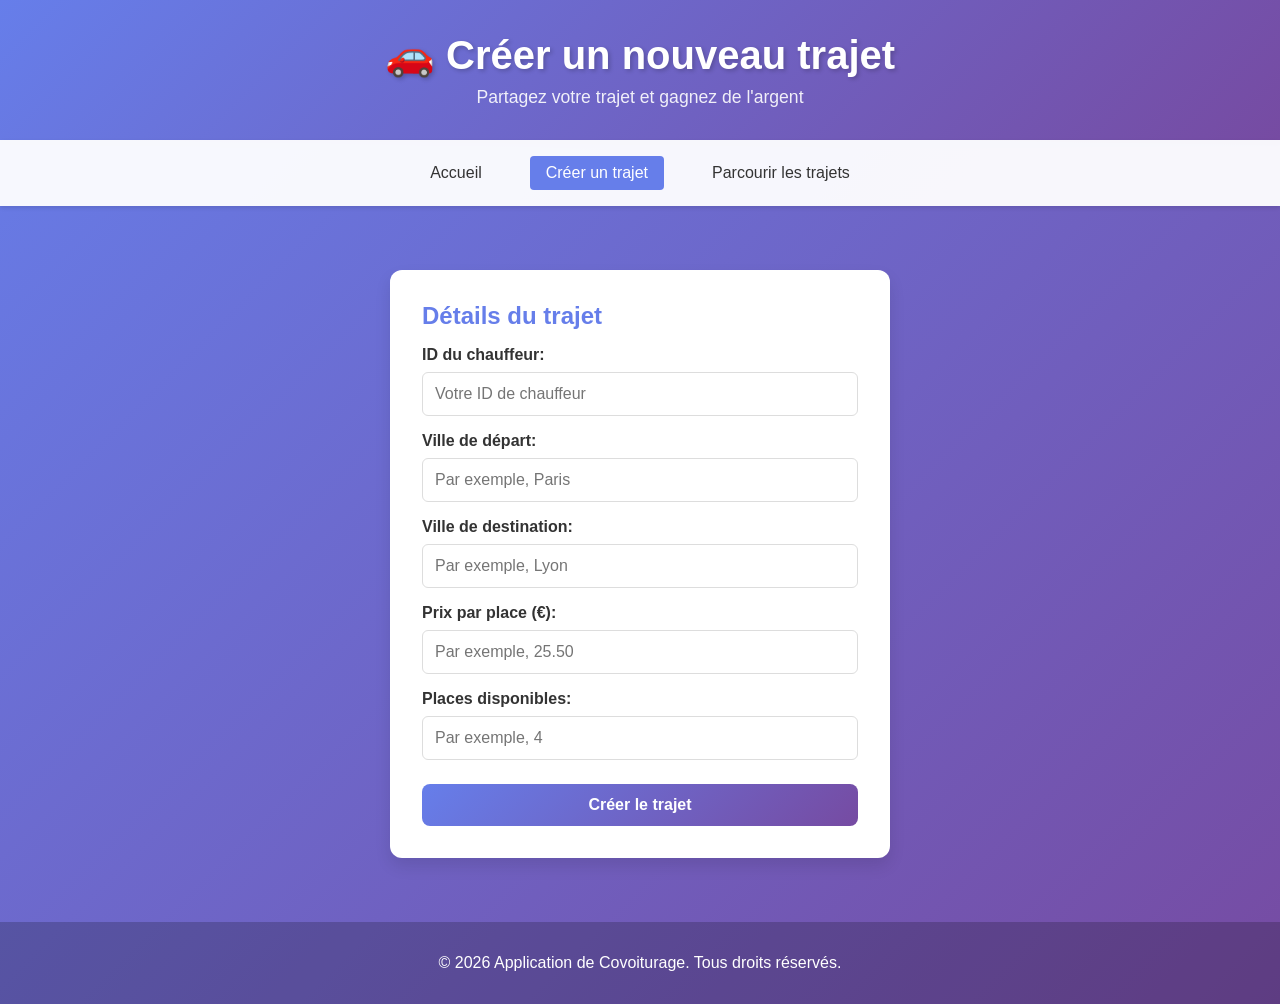
==== static/create_trip.html @ 75a2035a "first version carpooling app" ====
<!DOCTYPE html>
<html lang="fr">
<head>
    <meta charset="UTF-8">
    <meta name="viewport" content="width=device-width, initial-scale=1.0">
    <title>Créer un trajet - Covoiturage</title>
    <link rel="stylesheet" href="/static/styles.css">
</head>
<body>
    <header>
        <div class="header-content">
            <h1>🚗 Créer un nouveau trajet</h1>
            <p class="header-subtitle">Partagez votre trajet et gagnez de l'argent</p>
        </div>
    </header>
    <nav class="navbar">
        <div class="nav-container">
            <a href="/static/index.html" class="nav-link">Accueil</a>
            <a href="/static/create_trip.html" class="nav-link active">Créer un trajet</a>
            <a href="/static/trips.html" class="nav-link">Parcourir les trajets</a>
        </div>
    </nav>
    <main>
        <form id="create-trip-form">
            <h2 style="color: #667eea; margin-top: 0;">Détails du trajet</h2>
            
            <label for="driver_id">ID du chauffeur:</label>
            <input type="number" id="driver_id" name="driver_id" required placeholder="Votre ID de chauffeur">
            
            <label for="departure_city">Ville de départ:</label>
            <input type="text" id="departure_city" name="departure_city" required placeholder="Par exemple, Paris">
            
            <label for="destination_city">Ville de destination:</label>
            <input type="text" id="destination_city" name="destination_city" required placeholder="Par exemple, Lyon">
            
            <label for="price">Prix par place (€):</label>
            <input type="number" id="price" name="price" step="0.01" required placeholder="Par exemple, 25.50">
            
            <label for="available_seats">Places disponibles:</label>
            <input type="number" id="available_seats" name="available_seats" required placeholder="Par exemple, 4">
            
            <button type="submit">Créer le trajet</button>
        </form>
    </main>
    <footer>
        <p>&copy; 2026 Application de Covoiturage. Tous droits réservés.</p>
    </footer>
    <script src="/static/app.js"></script>
    <script>
        if (document.getElementById('create-trip-form')) {
            document.getElementById('create-trip-form').addEventListener('submit', function(e) {
                e.preventDefault();
                const formData = new FormData(e.target);
                const data = {
                    driver_id: parseInt(formData.get('driver_id')),
                    departure_city: formData.get('departure_city'),
                    destination_city: formData.get('destination_city'),
                    price: parseFloat(formData.get('price')),
                    available_seats: parseInt(formData.get('available_seats'))
                };
                fetch('/trips', {
                    method: 'POST',
                    headers: {'Content-Type': 'application/json'},
                    body: JSON.stringify(data)
                })
                .then(response => {
                    if (!response.ok) throw new Error('Failed to create trip');
                    return response.json();
                })
                .then(data => {
                    alert('Trajet créé avec succès! ID du trajet: ' + data.id);
                    // Redirect to trips page after 1 second
                    setTimeout(() => {
                        window.location.href = '/static/trips.html';
                    }, 1000);
                })
                .catch(error => {
                    console.error('Error:', error);
                    alert('Erreur lors de la création du trajet: ' + error.message);
                });
            });
        }
    </script>
</body>
</html>
---- static/styles.css ----
* {
    margin: 0;
    padding: 0;
    box-sizing: border-box;
}

body {
    font-family: 'Segoe UI', Tahoma, Geneva, Verdana, sans-serif;
    background: linear-gradient(135deg, #667eea 0%, #764ba2 100%);
    min-height: 100vh;
    color: #333;
}

header {
    background: linear-gradient(135deg, #667eea 0%, #764ba2 100%);
    color: white;
    padding: 2rem 1rem;
    text-align: center;
    box-shadow: 0 4px 6px rgba(0, 0, 0, 0.1);
}

.header-content h1 {
    font-size: 2.5rem;
    margin-bottom: 0.5rem;
    text-shadow: 2px 2px 4px rgba(0, 0, 0, 0.2);
}

.header-subtitle {
    font-size: 1.1rem;
    opacity: 0.9;
}

.navbar {
    background-color: rgba(255, 255, 255, 0.95);
    padding: 1rem 0;
    box-shadow: 0 2px 4px rgba(0, 0, 0, 0.1);
    position: sticky;
    top: 0;
    z-index: 100;
}

.nav-container {
    max-width: 1200px;
    margin: 0 auto;
    display: flex;
    justify-content: center;
    gap: 2rem;
}

.nav-link {
    color: #333;
    text-decoration: none;
    font-weight: 500;
    padding: 0.5rem 1rem;
    border-radius: 4px;
    transition: all 0.3s ease;
}

.nav-link:hover,
.nav-link.active {
    background-color: #667eea;
    color: white;
}

main {
    max-width: 1200px;
    margin: 2rem auto;
    padding: 2rem 1rem;
}

.trips-grid {
    display: grid;
    grid-template-columns: repeat(auto-fill, minmax(350px, 1fr));
    gap: 2rem;
    margin-bottom: 2rem;
}

.trip-card {
    background: white;
    border-radius: 12px;
    padding: 1.5rem;
    box-shadow: 0 8px 16px rgba(0, 0, 0, 0.1);
    transition: all 0.3s ease;
    border: 1px solid #e0e0e0;
}

.trip-card:hover {
    transform: translateY(-5px);
    box-shadow: 0 12px 24px rgba(0, 0, 0, 0.15);
}

.trip-header {
    display: flex;
    justify-content: space-between;
    align-items: center;
    margin-bottom: 1rem;
    border-bottom: 2px solid #f0f0f0;
    padding-bottom: 1rem;
}

.trip-header h3 {
    font-size: 1.3rem;
    color: #667eea;
    margin: 0;
}

.trip-status {
    background-color: #4caf50;
    color: white;
    padding: 0.25rem 0.75rem;
    border-radius: 20px;
    font-size: 0.85rem;
    font-weight: 600;
}

.trip-details {
    margin: 1.5rem 0;
}

.trip-route {
    display: flex;
    align-items: center;
    justify-content: space-between;
    margin-bottom: 1.5rem;
}

.city {
    flex: 1;
}

.city .label {
    font-size: 0.85rem;
    color: #999;
    text-transform: uppercase;
    font-weight: 600;
}

.city .value {
    font-size: 1.2rem;
    font-weight: 600;
    color: #333;
    margin-top: 0.25rem;
}

.arrow {
    margin: 0 1rem;
    font-size: 1.5rem;
    color: #667eea;
}

.trip-info {
    display: flex;
    gap: 1.5rem;
    padding: 1rem;
    background-color: #f8f9fa;
    border-radius: 8px;
}

.info-item {
    flex: 1;
    display: flex;
    flex-direction: column;
}

.info-item .label {
    font-size: 0.85rem;
    color: #999;
    text-transform: uppercase;
    font-weight: 600;
}

.info-item .value {
    font-size: 1.3rem;
    font-weight: 700;
    color: #667eea;
    margin-top: 0.25rem;
}

.btn-offer {
    width: 100%;
    padding: 0.75rem 1.5rem;
    margin-top: 1.5rem;
    background: linear-gradient(135deg, #667eea 0%, #764ba2 100%);
    color: white;
    border: none;
    border-radius: 8px;
    font-size: 1rem;
    font-weight: 600;
    cursor: pointer;
    transition: all 0.3s ease;
}

.btn-offer:hover {
    transform: scale(1.02);
    box-shadow: 0 6px 12px rgba(102, 126, 234, 0.4);
}

.btn-offer:active {
    transform: scale(0.98);
}

.loading,
.no-trips,
.error {
    text-align: center;
    padding: 2rem;
    font-size: 1rem;
}

.loading {
    color: #667eea;
    font-weight: 600;
}

.no-trips {
    color: #999;
    background: white;
    border-radius: 8px;
    padding: 2rem;
}

.error {
    color: #d32f2f;
    background: #ffebee;
    border-radius: 8px;
    padding: 1rem;
    border-left: 4px solid #d32f2f;
}

form {
    background: white;
    border-radius: 12px;
    padding: 2rem;
    max-width: 500px;
    margin: 0 auto;
    box-shadow: 0 8px 16px rgba(0, 0, 0, 0.1);
    display: flex;
    flex-direction: column;
}

label {
    margin-top: 1rem;
    font-weight: 600;
    color: #333;
}

input,
select,
textarea {
    padding: 0.75rem;
    margin-top: 0.5rem;
    border: 1px solid #ddd;
    border-radius: 6px;
    font-size: 1rem;
    transition: border-color 0.3s ease;
}

input:focus,
select:focus,
textarea:focus {
    outline: none;
    border-color: #667eea;
    box-shadow: 0 0 0 3px rgba(102, 126, 234, 0.1);
}

button {
    margin-top: 1.5rem;
    padding: 0.75rem 1.5rem;
    background: linear-gradient(135deg, #667eea 0%, #764ba2 100%);
    color: white;
    border: none;
    border-radius: 8px;
    font-size: 1rem;
    font-weight: 600;
    cursor: pointer;
    transition: all 0.3s ease;
}

button:hover {
    transform: scale(1.02);
    box-shadow: 0 6px 12px rgba(102, 126, 234, 0.4);
}

button:active {
    transform: scale(0.98);
}

footer {
    background-color: rgba(0, 0, 0, 0.2);
    color: white;
    text-align: center;
    padding: 2rem 1rem;
    margin-top: 2rem;
}

@media (max-width: 768px) {
    .header-content h1 {
        font-size: 2rem;
    }

    .nav-container {
        flex-direction: column;
        gap: 0.5rem;
    }

    .nav-link {
        display: block;
        text-align: center;
    }

    .trips-grid {
        grid-template-columns: 1fr;
    }

    .trip-route {
        flex-direction: column;
    }

    .arrow {
        margin: 0.5rem 0;
        transform: rotate(90deg);
    }

    .trip-info {
        flex-direction: column;
    }
}

@media (max-width: 480px) {
    header {
        padding: 1.5rem 1rem;
    }

    main {
        padding: 1rem;
    }

    form {
        padding: 1.5rem;
    }

    .trip-card {
        padding: 1rem;
    }
}
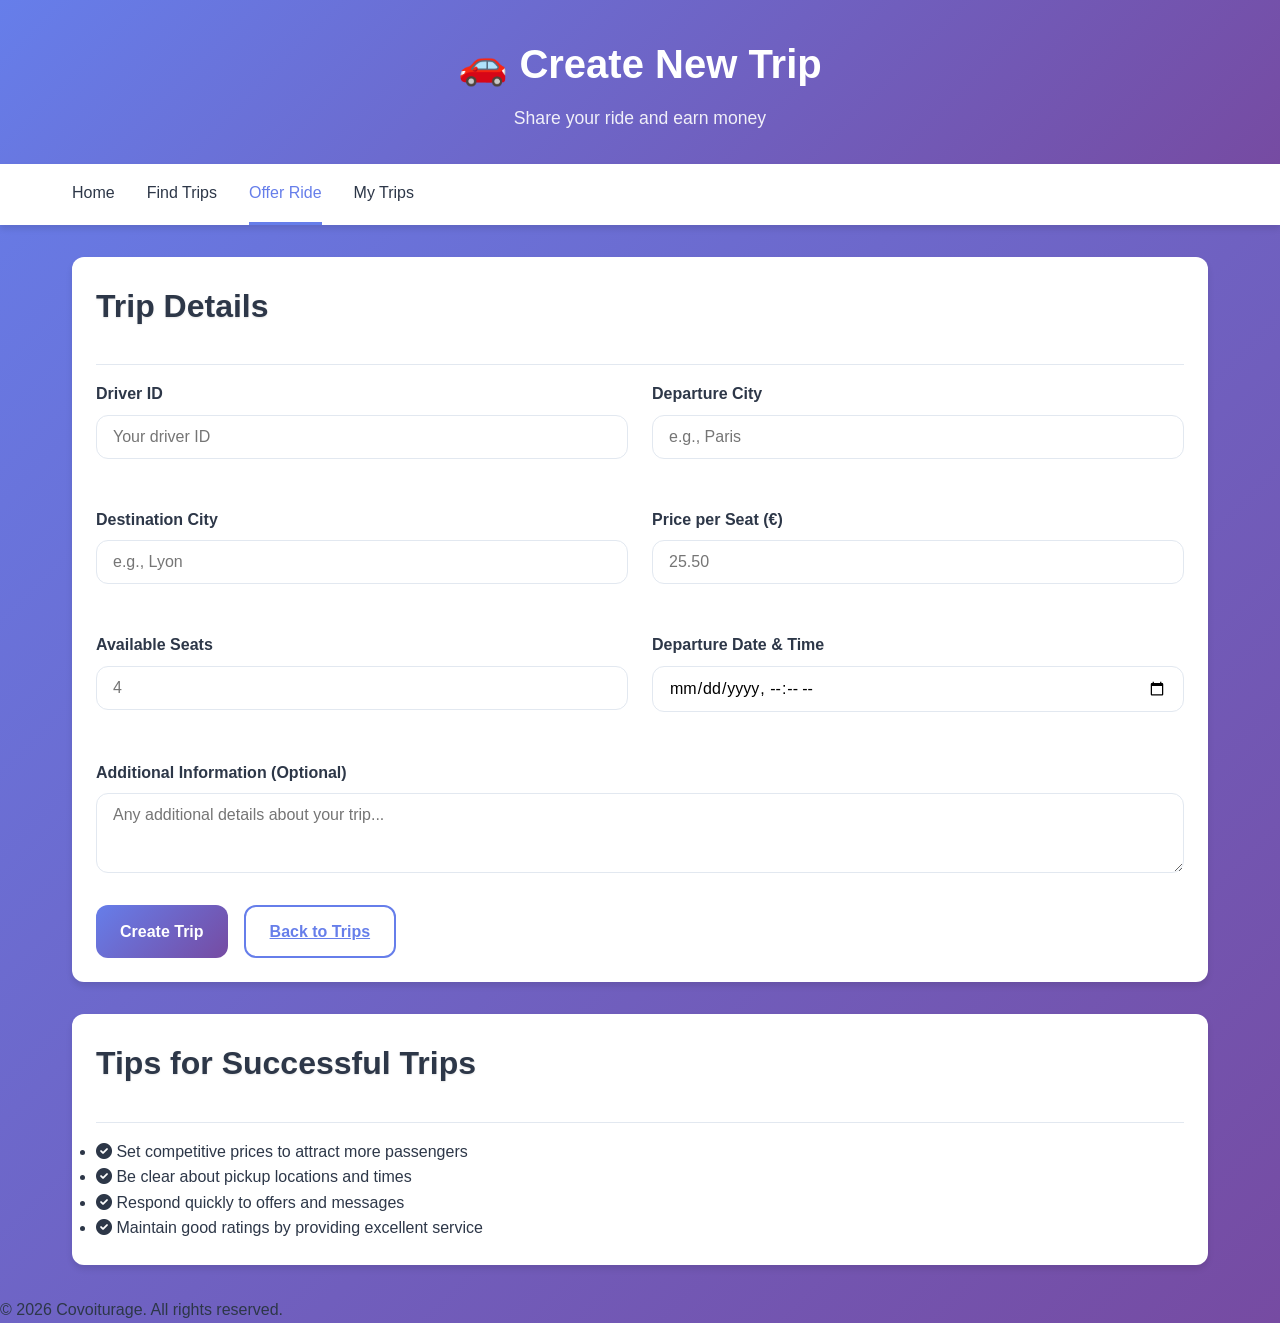
==== commit ccddcbf0: "Update carpool app features" ====
--- a/static/create_trip.html
+++ b/static/create_trip.html
@@ -3,83 +3,13 @@
 <head>
     <meta charset="UTF-8">
     <meta name="viewport" content="width=device-width, initial-scale=1.0">
-    <title>Créer un trajet - Covoiturage</title>
-    <link rel="stylesheet" href="/static/styles.css">
+    <title>Create Trip - Redirecting</title>
+    <script>
+        // Redirect to new create trip page
+        window.location.href = '/static/pages/create_trip.html';
+    </script>
 </head>
 <body>
-    <header>
-        <div class="header-content">
-            <h1>🚗 Créer un nouveau trajet</h1>
-            <p class="header-subtitle">Partagez votre trajet et gagnez de l'argent</p>
-        </div>
-    </header>
-    <nav class="navbar">
-        <div class="nav-container">
-            <a href="/static/index.html" class="nav-link">Accueil</a>
-            <a href="/static/create_trip.html" class="nav-link active">Créer un trajet</a>
-            <a href="/static/trips.html" class="nav-link">Parcourir les trajets</a>
-        </div>
-    </nav>
-    <main>
-        <form id="create-trip-form">
-            <h2 style="color: #667eea; margin-top: 0;">Détails du trajet</h2>
-            
-            <label for="driver_id">ID du chauffeur:</label>
-            <input type="number" id="driver_id" name="driver_id" required placeholder="Votre ID de chauffeur">
-            
-            <label for="departure_city">Ville de départ:</label>
-            <input type="text" id="departure_city" name="departure_city" required placeholder="Par exemple, Paris">
-            
-            <label for="destination_city">Ville de destination:</label>
-            <input type="text" id="destination_city" name="destination_city" required placeholder="Par exemple, Lyon">
-            
-            <label for="price">Prix par place (€):</label>
-            <input type="number" id="price" name="price" step="0.01" required placeholder="Par exemple, 25.50">
-            
-            <label for="available_seats">Places disponibles:</label>
-            <input type="number" id="available_seats" name="available_seats" required placeholder="Par exemple, 4">
-            
-            <button type="submit">Créer le trajet</button>
-        </form>
-    </main>
-    <footer>
-        <p>&copy; 2026 Application de Covoiturage. Tous droits réservés.</p>
-    </footer>
-    <script src="/static/app.js"></script>
-    <script>
-        if (document.getElementById('create-trip-form')) {
-            document.getElementById('create-trip-form').addEventListener('submit', function(e) {
-                e.preventDefault();
-                const formData = new FormData(e.target);
-                const data = {
-                    driver_id: parseInt(formData.get('driver_id')),
-                    departure_city: formData.get('departure_city'),
-                    destination_city: formData.get('destination_city'),
-                    price: parseFloat(formData.get('price')),
-                    available_seats: parseInt(formData.get('available_seats'))
-                };
-                fetch('/trips', {
-                    method: 'POST',
-                    headers: {'Content-Type': 'application/json'},
-                    body: JSON.stringify(data)
-                })
-                .then(response => {
-                    if (!response.ok) throw new Error('Failed to create trip');
-                    return response.json();
-                })
-                .then(data => {
-                    alert('Trajet créé avec succès! ID du trajet: ' + data.id);
-                    // Redirect to trips page after 1 second
-                    setTimeout(() => {
-                        window.location.href = '/static/trips.html';
-                    }, 1000);
-                })
-                .catch(error => {
-                    console.error('Error:', error);
-                    alert('Erreur lors de la création du trajet: ' + error.message);
-                });
-            });
-        }
-    </script>
+    <p>Redirecting to the new create trip page...</p>
 </body>
 </html>
